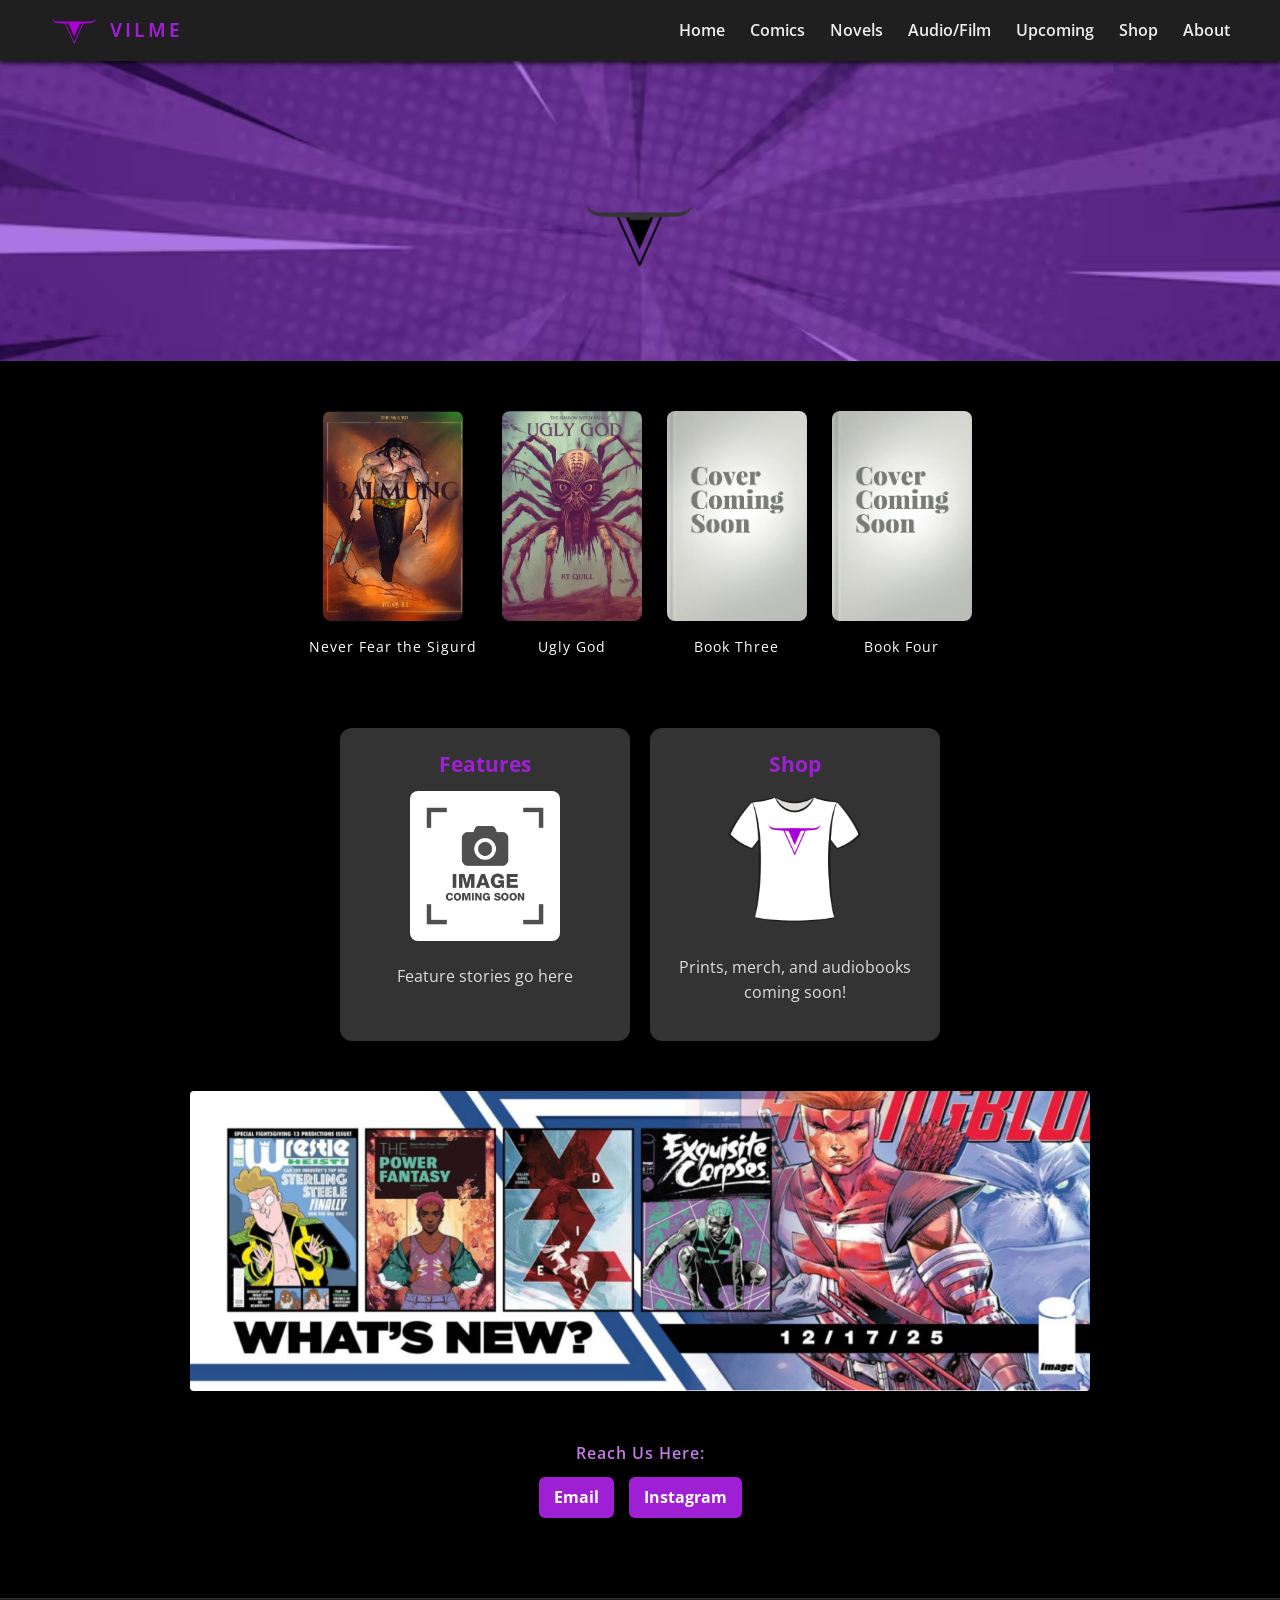
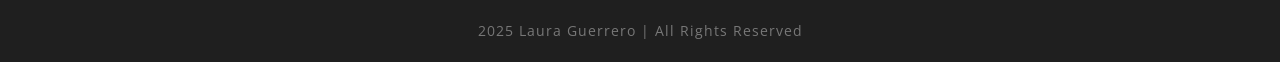
==== index.html @ 89d54115 "added all files" ====
<!DOCTYPE html>
<html lang="en">
<head>
    <meta charset="UTF-8">
    <meta name="viewport" content="width=device-width, initial-scale=1.0">
    <link href="https://fonts.googleapis.com/css2?family=Open+Sans:wght@400;600&display=swap" rel="stylesheet">
    <link rel="stylesheet" href="css/index.css">
    <title>VILME</title>
</head>
<body>

<header>
    <a href="index.html" class="logo-section">
        <img src="images/logo.png" alt="Vilme Logo" class="logo"> 
        <h1>VILME</h1>
    </a>
    <nav>
        <div class="menu-toggle" id="mobile-menu">
            <span class="bar"></span>
            <span class="bar"></span>
            <span class="bar"></span>
        </div>
        <ul class="nav-links">
            <li><a href="index.html">Home</a></li>
            <li><a href="comics.html">Comics</a></li>
            <li><a href="novels.html">Novels</a></li>
            <li><a href="film.html">Audio/Film</a></li>
            <li><a href="upcoming.html">Upcoming</a></li>
            <li><a href="shop.html">Shop</a></li>
            <li><a href="about.html">About</a></li>
        </ul>
    </nav>
</header>

<section class="photo-banner"></section>

<section class="featured-books">
  <a href="books/novel1.html" class="book-tile">
    <img src="images/novels/book1.png" alt="Book One cover">
    <span class="book-title">Never Fear the Sigurd</span>
  </a>

  <a href="https://www.youtube.com/watch?v=ad5lu7HoI8E" class="book-tile">
    <img src="images/audio/audio1.png" alt="Book Two cover">
    <span class="book-title">Ugly God</span>
  </a>

  <a href="books/book3.html" class="book-tile">
    <img src="images/home/coming_soon.jpeg" alt="Book Three cover">
    <span class="book-title">Book Three</span>
  </a>

   <a href="books/book4.html" class="book-tile">
    <img src="images/home/coming_soon.jpeg" alt="Book Four cover">
    <span class="book-title">Book Four</span>
  </a>
</section>

<section class="info-section">
  <div class="container">
    <div class="info-card">
      <h3>Features</h3>
      <img src="images/home/me.png" alt="About us photo" class="info-card-img">
      <p>Feature stories go here</p>
    </div>

    <div class="info-card">
      <h3>Shop</h3>
      <a href="shop.html" target="_blank">
          <img src="images/home/shirt.png" alt="About us photo" class="info-card-img">
        </a>
      <p>Prints, merch, and audiobooks coming soon!</p>
    </div>
  </div>
</section>

<section class="upcoming-banner"></section>

<section class="contact-section">
  <h2>Reach Us Here:</h2>

  <div class="contact-buttons">
    <a href="mailto:your@email.com" class="contact-btn">Email</a>
    <a href="https://www.instagram.com/rt_quill/" target="_blank" class="contact-btn">Instagram</a>
  </div>
</section>

<footer>
    <p>2025 Laura Guerrero | All Rights Reserved</p>
</footer>
</body>
<script type="text/javascript">
const menuToggle = document.getElementById('mobile-menu');
const navLinks = document.querySelector('.nav-links');

menuToggle.addEventListener('click', () => {
  navLinks.classList.toggle('active');
});
</script>
</html>
---- css/index.css ----
* {
  box-sizing: border-box;
  margin: 0;
  padding: 0;
}

body {
  font-family: 'Open Sans', sans-serif;
  background: black;
  color: #eee;
  line-height: 1.6;
}

header {
  background: #1f1f1f;
  padding: 15px 50px;
  display: flex;
  align-items: center;
  justify-content: space-between;
  position: sticky;
  top: 0;
  z-index: 10;
  box-shadow: 0 2px 5px rgba(0,0,0,0.8);
}

.logo-section {
  display: flex;
  align-items: center;
  text-decoration: none;
  color: #9F1FD4;
}

.logo-section img.logo {
  height: 30px;
  margin-right: 12px;
}

.logo-section h1 {
  font-weight: 650;
  letter-spacing: 3px;
  font-size: 1.2rem;
}

nav ul.nav-links {
  list-style: none;
  display: flex;
  gap: 25px;
}

nav ul.nav-links li a {
  color: #eee;
  text-decoration: none;
  font-weight: 600;
  font-size: 1rem;
  transition: color 0.3s ease;
}

nav ul.nav-links li a:hover,
nav ul.nav-links li a:focus {
  color: #9F1FD4;
  outline: none;
}

.featured-books {
  max-width: 900px;
  margin: 50px auto 70px auto;
  display: flex;
  justify-content: center;
  gap: 25px;
  padding: 0 20px;
  place-items: center;
}

.book-tile {
  text-decoration: none;
  text-align: center;
  transition: transform 0.3s ease;
}

.book-tile img {
  width: 140px;
  height: 210px;
  object-fit: cover;
  border-radius: 8px;
  box-shadow: 0 6px 15px rgba(0,0,0,0.6);
}

.book-title {
  display: block;
  margin-top: 8px;
  font-size: 0.85rem;
  color: #fff;
  letter-spacing: 1px;
}

.book-tile:hover {
  transform: translateY(-6px);
}

.book-tile:hover .book-title {
  color: #9F1FD4;
}
@media (max-width: 600px) {
  .featured-books {
    display: grid;             
    grid-template-columns: repeat(3, 1fr);
    gap: 15px;
    justify-items: center;
    padding: 0 10px;
    place-items: center;
  }

  .book-tile img {
    width: 110px;
    height: 165px;
  }

  .book-title {
    font-size: 0.75rem;
  }
}

.photo-banner {
  height: 300px;
  background: url('../images/home/banner.png') center / cover no-repeat;
}

.upcoming-banner {
  height: 300px;              
  max-width: 900px;     
  width: 90%;             
  margin: 40px auto;          
  background: url('../images/home/upcom.png') center / cover no-repeat;
  border-radius: 4px;         
  box-shadow: 0 4px 12px rgba(0,0,0,0.5);
}

.container {
  display: grid;
  grid-template-columns: repeat(auto-fit, minmax(250px, 1fr)); 
  gap: 20px;
  width: 50%;  
  max-width: 1000px;
  margin: 50px auto;
  padding: 0 20px;
}

.info-card {
  background: #333;
  padding: 20px;           
  border-radius: 12px;
  box-shadow: 0 0 12px rgba(0,0,0,0.7);
  text-align: center;
  transition: transform 0.3s ease, box-shadow 0.3s ease;

  min-height: 100px;      
  align-items: center;    
  gap: 20px;               
}

.info-card:hover {
  transform: translateY(-5px);
}

.info-card-img {
  width: 60%;
  border-radius: 8px;
  margin-bottom: 15px;
}

.info-card h3 {
  color: #9F1FD4;
  font-weight: 700;
  font-size: 1.3rem;
  margin-bottom: 10px;
}

.info-card p {
  color: #ddd;
  font-size: 1rem;
  margin-bottom: 15px;
}

.shop-button {
  display: inline-block;
  background: #9F1FD4;
  color: white;
  padding: 12px 24px;
  border-radius: 6px;
  text-decoration: none;
  font-weight: bold;
  transition: background 0.3s ease, transform 0.3s ease;
}

.shop-button:hover {
  background: #C77AE8;
  transform: translateY(-3px);
}

@media (max-width: 768px) {
  .container {
    grid-template-columns: 1fr; 
}
}

.contact-section {
  text-align: center;
  margin: 80px 0;
}

.contact-section h2 {
  color: #C77AE8;      
  font-size: 1rem;
  font-weight: 600;
  font-family: 'Open Sans', sans-serif;
  margin-top: -30px; 
  margin-bottom: 10px;
  letter-spacing: 1px;
}

.contact-buttons {
  display: flex;
  justify-content: center;
  gap: 15px;
  flex-wrap: wrap;     
}

.contact-btn {
  display: inline-block;
  background: #9F1FD4;  
  color: white;
  padding: 8px 15px;
  border-radius: 6px;
  text-decoration: none;
  font-weight: bold;
  font-size: 1rem;
  transition: background 0.3s ease, transform 0.3s ease;
}

.contact-btn:hover {
  background: #C77AE8;   
  transform: translateY(-3px);
}

@media (max-width: 600px) {
  .contact-buttons {
    flex-direction: column;
    gap: 15px;
  }

  .contact-btn {
    width: 70%;
    margin: 0 auto;
  }
}

.nav-links {
  display: flex;
}
.nav-links.active {
  display: block; 
}

footer {
  background: #1f1f1f;
  color: #777;
  text-align: center;
  padding: 20px 10px;
  font-size: 0.9rem;
  letter-spacing: 1px;
  border-top: 1px solid #333;
}

@media (max-width: 600px) {
  nav ul.nav-links {
    flex-direction: column;
    gap: 15px;
  }
  section.gallery {
    grid-template-columns: repeat(2, 1fr);
    grid-auto-rows: 90px;
  }
}
.menu-toggle {
  display: none;
  flex-direction: column;
  justify-content: space-between;
  width: 28px;
  height: 20px;
  cursor: pointer;
}

.menu-toggle span {
  display: block;
  height: 3px;
  background: #eee;
  border-radius: 3px;
  transition: all 0.3s ease;
}

@media (max-width: 768px) {
  nav ul.nav-links {
    position: absolute;
    top: 70px;
    right: 0;
    background: #1f1f1f;
    flex-direction: column;
    align-items: flex-start;
    padding: 15px 20px;
    gap: 15px;
    display: none;
    width: 200px;
    box-shadow: 0 4px 10px rgba(0,0,0,0.5);
  }

  nav ul.nav-links.active {
    display: flex;
  }

  .menu-toggle {
    display: flex;
  }
}

@media (max-width: 600px) {
  header {
    padding: 15px 20px;
  }

  .logo-section h1 {
    font-size: 1.2rem;
    letter-spacing: 2px;
  }
}
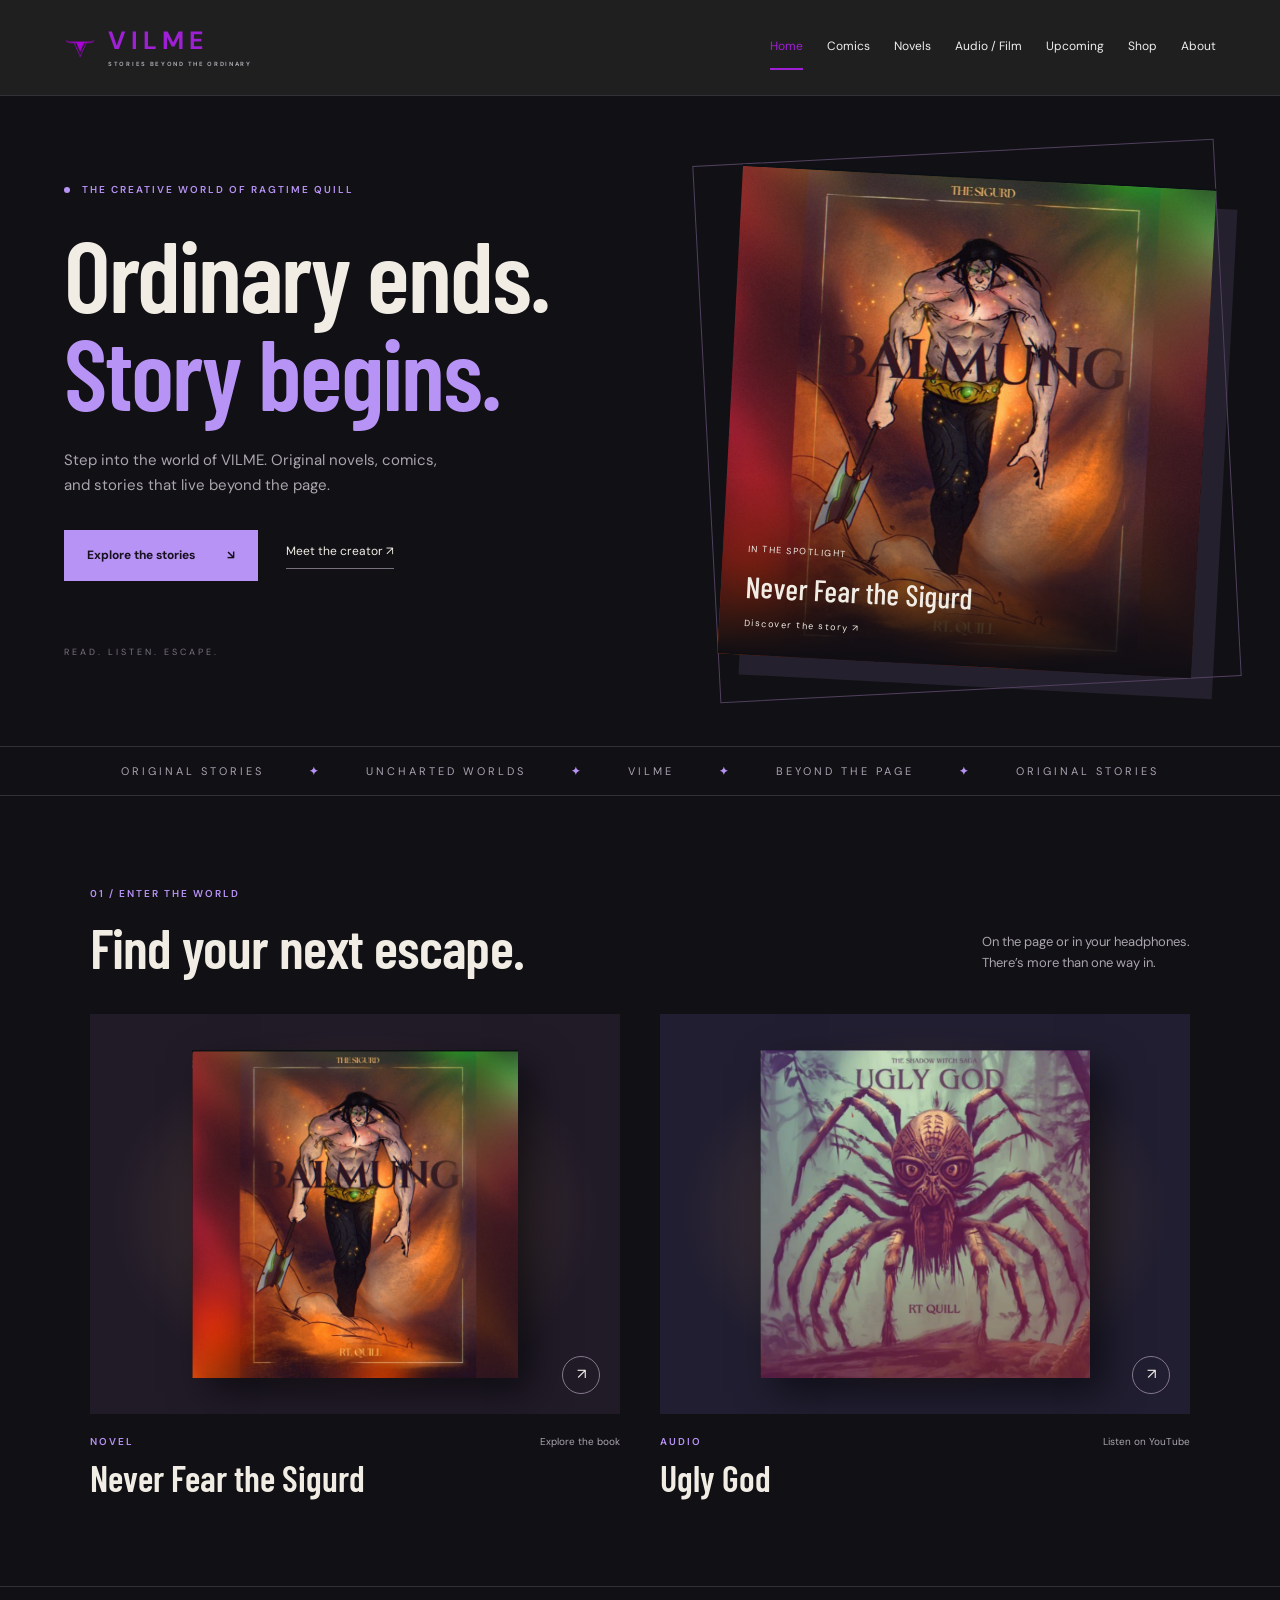
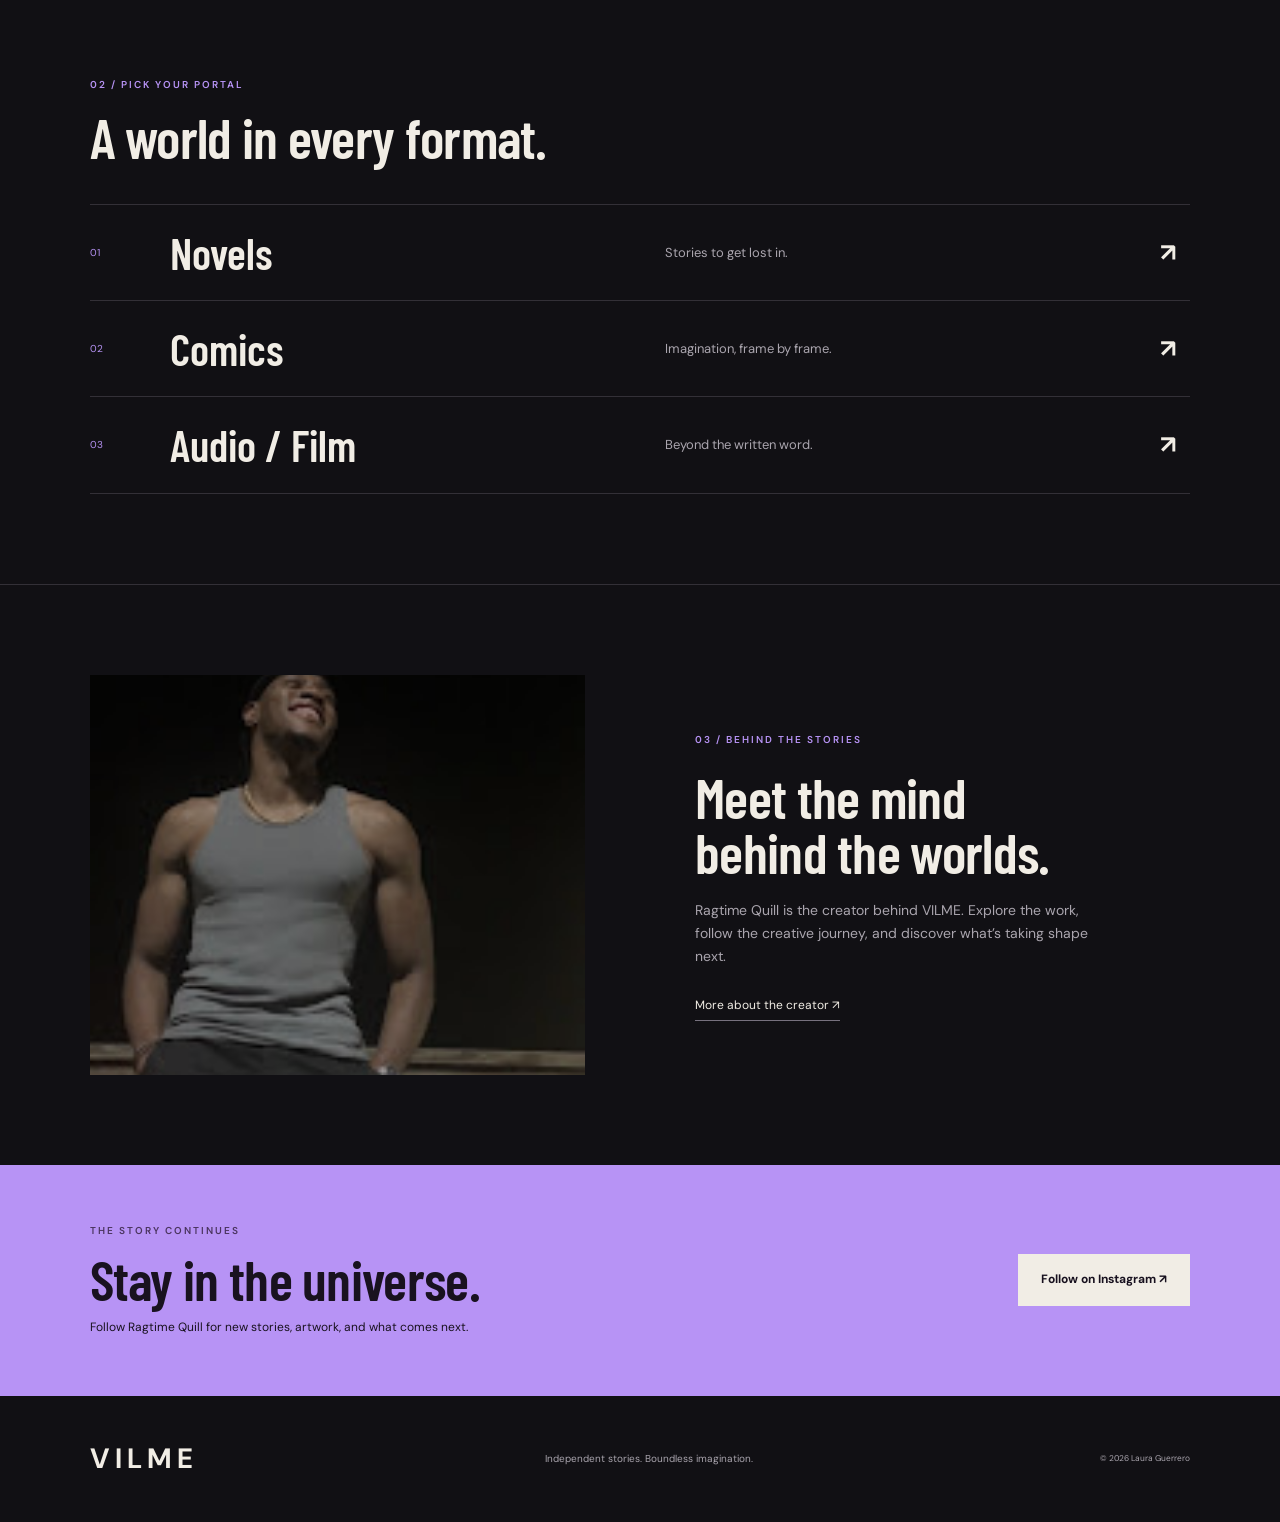
==== commit 232d13fc: "new look" ====
--- a/index.html
+++ b/index.html
@@ -1,102 +1 @@
-<!DOCTYPE html>
-<html lang="en">
-<head>
-    <meta charset="UTF-8">
-    <meta name="viewport" content="width=device-width, initial-scale=1.0">
-    <link href="https://fonts.googleapis.com/css2?family=Open+Sans:wght@400;600&display=swap" rel="stylesheet">
-    <link rel="stylesheet" href="css/index.css">
-    <title>VILME</title>
-</head>
-<body>
-
-<header>
-    <a href="index.html" class="logo-section">
-        <img src="images/logo.png" alt="Vilme Logo" class="logo"> 
-        <h1>VILME</h1>
-    </a>
-    <nav>
-        <div class="menu-toggle" id="mobile-menu">
-            <span class="bar"></span>
-            <span class="bar"></span>
-            <span class="bar"></span>
-        </div>
-        <ul class="nav-links">
-            <li><a href="index.html">Home</a></li>
-            <li><a href="comics.html">Comics</a></li>
-            <li><a href="novels.html">Novels</a></li>
-            <li><a href="film.html">Audio/Film</a></li>
-            <li><a href="upcoming.html">Upcoming</a></li>
-            <li><a href="shop.html">Shop</a></li>
-            <li><a href="about.html">About</a></li>
-        </ul>
-    </nav>
-</header>
-
-<section class="photo-banner"></section>
-
-<section class="featured-books">
-  <a href="books/novel1.html" class="book-tile">
-    <img src="images/novels/book1.png" alt="Book One cover">
-    <span class="book-title">Never Fear the Sigurd</span>
-  </a>
-
-  <a href="https://www.youtube.com/watch?v=ad5lu7HoI8E" class="book-tile">
-    <img src="images/audio/audio1.png" alt="Book Two cover">
-    <span class="book-title">Ugly God</span>
-  </a>
-
-  <a href="books/book3.html" class="book-tile">
-    <img src="images/home/coming_soon.jpeg" alt="Book Three cover">
-    <span class="book-title">Book Three</span>
-  </a>
-
-   <a href="books/book4.html" class="book-tile">
-    <img src="images/home/coming_soon.jpeg" alt="Book Four cover">
-    <span class="book-title">Book Four</span>
-  </a>
-</section>
-
-<section class="info-section">
-  <div class="container">
-    <div class="info-card">
-      <h3>Features</h3>
-      <img src="images/home/me.png" alt="About us photo" class="info-card-img">
-      <p>Feature stories go here</p>
-    </div>
-
-    <div class="info-card">
-      <h3>Shop</h3>
-      <a href="shop.html" target="_blank">
-          <img src="images/home/shirt.png" alt="About us photo" class="info-card-img">
-        </a>
-      <p>Prints, merch, and audiobooks coming soon!</p>
-    </div>
-  </div>
-</section>
-
-<section class="upcoming-banner"></section>
-
-<section class="contact-section">
-  <h2>Reach Us Here:</h2>
-
-  <div class="contact-buttons">
-    <a href="mailto:your@email.com" class="contact-btn">Email</a>
-    <a href="https://www.instagram.com/rt_quill/" target="_blank" class="contact-btn">Instagram</a>
-  </div>
-</section>
-
-<footer>
-    <p>2025 Laura Guerrero | All Rights Reserved</p>
-</footer>
-</body>
-<script type="text/javascript">
-const menuToggle = document.getElementById('mobile-menu');
-const navLinks = document.querySelector('.nav-links');
-
-menuToggle.addEventListener('click', () => {
-  navLinks.classList.toggle('active');
-});
-</script>
-</html>
-
-
+<!doctype html><html lang="en"><head><meta charset="utf-8"><meta name="viewport" content="width=device-width,initial-scale=1"><title>Stories beyond the ordinary — VILME</title><meta name="description" content="Explore VILME: novels, comics, audio and film by Ragtime Quill."><link rel="stylesheet" href="css/site.css"><script src="site.js" defer></script></head><body><a class="skip" href="#main">Skip to content</a><header><a class="brand" href="index.html"><img src="images/logo.png" alt="">VILME<span>STORIES BEYOND THE ORDINARY</span></a><button class="menu" aria-expanded="false" aria-controls="navigation">Menu <span>＋</span></button><nav id="navigation" aria-label="Main navigation"><a href="index.html" aria-current="page">Home</a><a href="comics.html" >Comics</a><a href="novels.html" >Novels</a><a href="film.html" >Audio / Film</a><a href="upcoming.html" >Upcoming</a><a href="shop.html" >Shop</a><a href="about.html" >About</a></nav></header><main id="main"><section class="hero"><div class="hero-copy"><span class="eyebrow"><i></i> THE CREATIVE WORLD OF RAGTIME QUILL</span><h1>Ordinary ends.<br><em>Story begins.</em></h1><p>Step into the world of VILME. Original novels, comics, and stories that live beyond the page.</p><div class="actions"><a class="button" href="#selected">Explore the stories <span>↘</span></a><a class="text-link" href="about.html">Meet the creator ↗</a></div><span class="hero-note">READ. LISTEN. ESCAPE.</span></div><a class="hero-art" href="novels/novel1.html" aria-label="Explore Never Fear the Sigurd"><img src="images/novels/book1.png" alt="Illustrated cover of Never Fear the Sigurd"><div class="art-caption"><span>IN THE SPOTLIGHT</span><strong>Never Fear the Sigurd</strong><span>Discover the story ↗</span></div></a></section><div class="ticker" aria-hidden="true">ORIGINAL STORIES <b>✦</b> UNCHARTED WORLDS <b>✦</b> VILME <b>✦</b> BEYOND THE PAGE <b>✦</b> ORIGINAL STORIES</div><section class="section" id="selected"><div class="section-heading"><div><span class="eyebrow">01 / ENTER THE WORLD</span><h2>Find your next escape.</h2></div><p>On the page or in your headphones.<br>There’s more than one way in.</p></div><div class="works"><a class="work" href="novels/novel1.html"><div class="work-image"><img src="images/novels/book1.png" alt="Never Fear the Sigurd cover" loading="lazy"><span class="round-arrow">↗</span></div><div class="work-meta"><span class="eyebrow">NOVEL</span><span>Explore the book</span></div><h3>Never Fear the Sigurd</h3></a><a class="work" href="https://www.youtube.com/watch?v=ad5lu7HoI8E"><div class="work-image"><img src="images/audio/audio1.png" alt="Ugly God cover" loading="lazy"><span class="round-arrow">↗</span></div><div class="work-meta"><span class="eyebrow">AUDIO</span><span>Listen on YouTube</span></div><h3>Ugly God</h3></a></div></section><section class="worlds section"><span class="eyebrow">02 / PICK YOUR PORTAL</span><h2>A world in every format.</h2><div class="portal-list"><a href="novels.html"><span>01</span><h3>Novels</h3><p>Stories to get lost in.</p><b>↗</b></a><a href="comics.html"><span>02</span><h3>Comics</h3><p>Imagination, frame by frame.</p><b>↗</b></a><a href="film.html"><span>03</span><h3>Audio / Film</h3><p>Beyond the written word.</p><b>↗</b></a></div></section><section class="creator section"><img src="images/about/person.jpg" alt="Ragtime Quill" loading="lazy"><div><span class="eyebrow">03 / BEHIND THE STORIES</span><h2>Meet the mind<br>behind the worlds.</h2><p>Ragtime Quill is the creator behind VILME. Explore the work, follow the creative journey, and discover what’s taking shape next.</p><a class="text-link" href="about.html">More about the creator ↗</a></div></section></main><section class="follow"><div><span class="eyebrow">THE STORY CONTINUES</span><h2>Stay in the universe.</h2><p>Follow Ragtime Quill for new stories, artwork, and what comes next.</p></div><a class="button light" href="https://www.instagram.com/rt_quill/" target="_blank" rel="noopener noreferrer">Follow on Instagram ↗</a></section><footer><a class="wordmark" href="index.html">VILME</a><span>Independent stories. Boundless imagination.</span><small>© 2026 Laura Guerrero</small></footer></body></html>
--- a/css/site.css
+++ b/css/site.css
@@ -0,0 +1,14 @@
+@import url('https://fonts.googleapis.com/css2?family=Barlow+Condensed:wght@500;600;700;800&family=DM+Sans:wght@400;500;600;700&display=swap');
+:root{--bg:#111014;--paper:#f1ede5;--muted:#aaa5ae;--purple:#b793f5;--line:#333037}*{box-sizing:border-box}html{scroll-behavior:smooth;scroll-padding-top:100px}body{margin:0;background:var(--bg);color:var(--paper);font-family:'DM Sans',sans-serif;font-size:15px;line-height:1.65}a{color:inherit;text-decoration:none}button{font:inherit}img{max-width:100%;display:block}header{height:96px;padding:0 5%;display:flex;align-items:center;justify-content:space-between;border-bottom:1px solid var(--line);position:relative;z-index:10;background:var(--bg)}.brand{display:grid;grid-template-columns:32px auto;column-gap:12px;align-items:center;font-size:25px;font-weight:700;letter-spacing:5px;line-height:1.1}.brand img{width:32px;grid-row:span 2;}.brand span{font-size:6px;letter-spacing:1.7px;margin-top:7px;color:var(--muted)}nav{display:flex;gap:24px}nav a{font-size:12px;color:#bdb8c2;padding:12px 0}nav a:hover,nav a[aria-current]{color:var(--paper);border-bottom:2px solid var(--purple)}.menu{display:none}.skip{position:absolute;top:-100px;background:var(--paper);color:var(--bg);padding:15px;z-index:30}.skip:focus{top:0}:focus-visible{outline:2px solid var(--purple);outline-offset:6px}h1,h2,h3,p{margin:0}h1,h2,h3{line-height:.98;font-family:'Barlow Condensed','Arial Narrow',Impact,sans-serif;font-weight:600}h1{font-size:clamp(64px,7.8vw,124px);letter-spacing:-2px}h2{font-size:clamp(40px,4.4vw,66px);letter-spacing:-.7px}h3{font-size:36px}.eyebrow{display:block;font-size:10px;letter-spacing:2px;font-weight:600;color:var(--purple)}.hero{max-width:1600px;margin:auto;display:grid;grid-template-columns:1.15fr 1fr;min-height:650px;padding:60px 5%;gap:7%;align-items:center;position:relative;overflow:hidden}.hero-copy{position:relative;z-index:1}.hero-copy h1{margin:27px 0}.hero-copy em{font-style:normal;color:var(--purple)}.hero-copy p{max-width:390px;color:var(--muted);font-size:15px}.eyebrow i{display:inline-block;width:6px;height:6px;border-radius:50%;background:var(--purple);margin-right:8px}.actions{display:flex;align-items:center;gap:28px;margin-top:32px}.button{display:inline-flex;justify-content:space-between;align-items:center;gap:32px;background:var(--purple);color:#17101e;padding:15px 22px;font-size:12px;font-weight:700;border:1px solid transparent;transition:background .2s,transform .2s}.button:hover{background:#d2baf9;transform:translateY(-2px)}.text-link{font-size:12px;border-bottom:1px solid #77717e;padding-bottom:7px}.text-link:hover{color:var(--purple)}.hero-note{display:block;color:#79747f;letter-spacing:3px;font-size:9px;margin-top:64px}.hero-art{position:relative;transform:rotate(3deg);margin:8px 12px;box-shadow:22px 20px 0 #25202d}.hero-art:before{content:'';position:absolute;inset:-24px;border:1px solid #51405f;transform:rotate(-6deg);z-index:-1}.hero-art img{width:100%;height:490px;object-fit:cover;object-position:50% 42%}.art-caption{position:absolute;bottom:0;left:0;right:0;background:linear-gradient(transparent,#100e13);padding:65px 25px 24px;display:grid;gap:5px}.art-caption span{font-size:9px;letter-spacing:1.5px}.art-caption strong{font-family:'Barlow Condensed',Impact,sans-serif;font-size:30px;font-weight:500}.ticker{padding:15px 0;border-top:1px solid var(--line);border-bottom:1px solid var(--line);display:flex;gap:45px;justify-content:center;white-space:nowrap;overflow:hidden;font-size:11px;letter-spacing:3px;color:#aaa3b3}.ticker b{color:var(--purple)}.section{max-width:1440px;margin:auto;padding:90px 7%}.section-heading{display:flex;align-items:flex-end;justify-content:space-between;gap:30px;margin-bottom:40px}.section-heading h2,.worlds h2{margin-top:16px}.section-heading p{font-size:13px;color:var(--muted)}.works{display:grid;grid-template-columns:1fr 1fr;gap:40px}.work-image{background:#211b28;position:relative;overflow:hidden;height:400px;display:flex;align-items:center;justify-content:center}.work-image:before{content:'';position:absolute;inset:0;background:radial-gradient(ellipse at center,#574137,transparent 65%)}.work:nth-child(2) .work-image{background:#211e31}.work-image img{position:relative;height:82%;width:auto;max-width:82%;object-fit:contain;box-shadow:15px 15px 35px #0008;transition:transform .4s}.work:hover img{transform:rotate(-3deg) scale(1.04)}.round-arrow{position:absolute;right:20px;bottom:20px;width:38px;height:38px;border:1px solid #84788b;border-radius:50%;display:grid;place-items:center}.work-meta{display:flex;justify-content:space-between;margin:20px 0 10px}.work-meta>span:last-child{font-size:10px;color:var(--muted)}.worlds{border-top:1px solid var(--line)}.portal-list{margin-top:40px}.portal-list a{border-top:1px solid var(--line);padding:26px 0;display:grid;grid-template-columns:60px 1fr 1fr 30px;align-items:center;gap:20px;transition:padding .25s,color .25s}.portal-list a:last-child{border-bottom:1px solid var(--line)}.portal-list a:hover{padding-left:12px;color:var(--purple)}.portal-list span{font-size:10px;color:var(--purple)}.portal-list h3{font-size:44px}.portal-list p{font-size:13px;color:var(--muted)}.portal-list b{font-size:25px}.creator{display:grid;grid-template-columns:1fr 1fr;gap:10%;align-items:center;border-top:1px solid var(--line)}.creator img{width:100%;height:400px;object-fit:cover;filter:saturate(.65)}.creator h2{margin:20px 0}.creator p{color:var(--muted);max-width:400px;margin-bottom:24px;font-size:14px}.follow{background:var(--purple);color:#19121f;padding:58px 7%;display:flex;align-items:center;justify-content:space-between;gap:30px}.follow .eyebrow{color:#4b355f}.follow h2{margin:12px 0}.follow p{font-size:12px}.button.light{background:var(--paper);white-space:nowrap}footer{padding:40px 7%;display:flex;align-items:center;justify-content:space-between;gap:20px;color:var(--muted);font-size:10px}.wordmark{font-size:28px;letter-spacing:5px;color:var(--paper);font-weight:700}.page-intro{padding:80px 7% 55px;max-width:1440px;margin:auto;border-bottom:1px solid var(--line)}.page-intro h1{margin:20px 0 25px;font-size:clamp(60px,7vw,100px)}.page-intro p{color:var(--muted)}.coming{padding:50px 30px;display:flex;flex-direction:column;align-items:flex-start;justify-content:center;border:1px solid var(--line)}.coming h2{margin:25px 0}.coming p{color:var(--muted);margin-bottom:30px}.announcement{display:grid;grid-template-columns:1fr 1fr;gap:70px;align-items:center}.announcement h2{margin:20px 0}.announcement p{color:var(--muted);margin-bottom:30px}.outline-v{font-family:serif;text-align:center;font-size:250px;line-height:1;color:transparent;-webkit-text-stroke:1px var(--purple);background:url('../images/home/banner.png') center/cover}.detail{display:grid;grid-template-columns:1fr 1fr;gap:10%;align-items:center}.detail>img{max-height:600px;margin:auto}.detail h1{font-size:80px;margin:25px 0}.detail .eyebrow{margin-top:40px}.detail p{color:var(--muted)}.availability{margin:30px 0}.merch{object-fit:contain!important;background:#211d27}
+@media(min-width:1500px){.hero{padding:80px 7%}.hero-art img{height:580px}}
+@media(max-width:1000px){nav{gap:14px}nav a{font-size:10px}.hero{gap:5%;min-height:580px}.hero-art img{height:420px}.hero h1{font-size:80px}.actions{gap:18px}.hero .button{gap:12px}.brand span{display:none}.section{padding:65px 6%}}
+@media(max-width:760px){header{height:78px;padding:0 6%}.brand{font-size:22px}.brand img{grid-row:auto}.menu{display:flex;gap:20px;background:none;border:1px solid var(--line);color:var(--paper);padding:8px 12px;font-size:12px}nav{display:none;position:absolute;top:77px;left:0;right:0;background:var(--bg);padding:20px 6%;border-bottom:1px solid var(--line)}nav.open{display:grid;grid-template-columns:1fr 1fr}nav a{font-size:14px;padding:12px}.hero{grid-template-columns:1fr;padding:46px 6% 55px;gap:45px}.hero h1{font-size:clamp(65px,12.5vw,94px);letter-spacing:-1px}.hero-copy>.eyebrow{font-size:8px;letter-spacing:1.5px}.hero-copy p{max-width:95%}.hero-note{margin-top:32px}.hero-art{margin:10px 24px}.hero-art img{height:390px}.ticker{font-size:9px;gap:20px}.section-heading{display:block}.section-heading p{margin-top:20px}.works{gap:36px;grid-template-columns:1fr}.work-image{height:360px}.portal-list a{grid-template-columns:25px 1fr 24px;gap:12px}.portal-list p{display:none}.portal-list h3{font-size:36px}.creator,.detail,.announcement{grid-template-columns:1fr;gap:35px}.creator img{height:340px}.follow{display:block;padding:45px 6%}.follow .button{margin-top:25px}footer{flex-wrap:wrap;padding:30px 6%}footer>span{display:none}.page-intro{padding:55px 6% 40px}.detail h1{font-size:65px}.detail>img{max-height:450px}.outline-v{font-size:170px}.actions{flex-wrap:wrap}.coming{min-height:320px}}
+@media(prefers-reduced-motion:reduce){html{scroll-behavior:auto}*,*:before,*:after{transition:none!important}}
+
+/* Original VILME header colors */
+header { background: #1f1f1f; }
+.brand { color: #9f1fd4; }
+.brand img { filter: none; }
+nav a { color: #eeeeee; }
+nav a:hover, nav a[aria-current] { color: #9f1fd4; border-bottom-color: #9f1fd4; }
+@media (max-width: 760px) { nav { background: #1f1f1f; } }
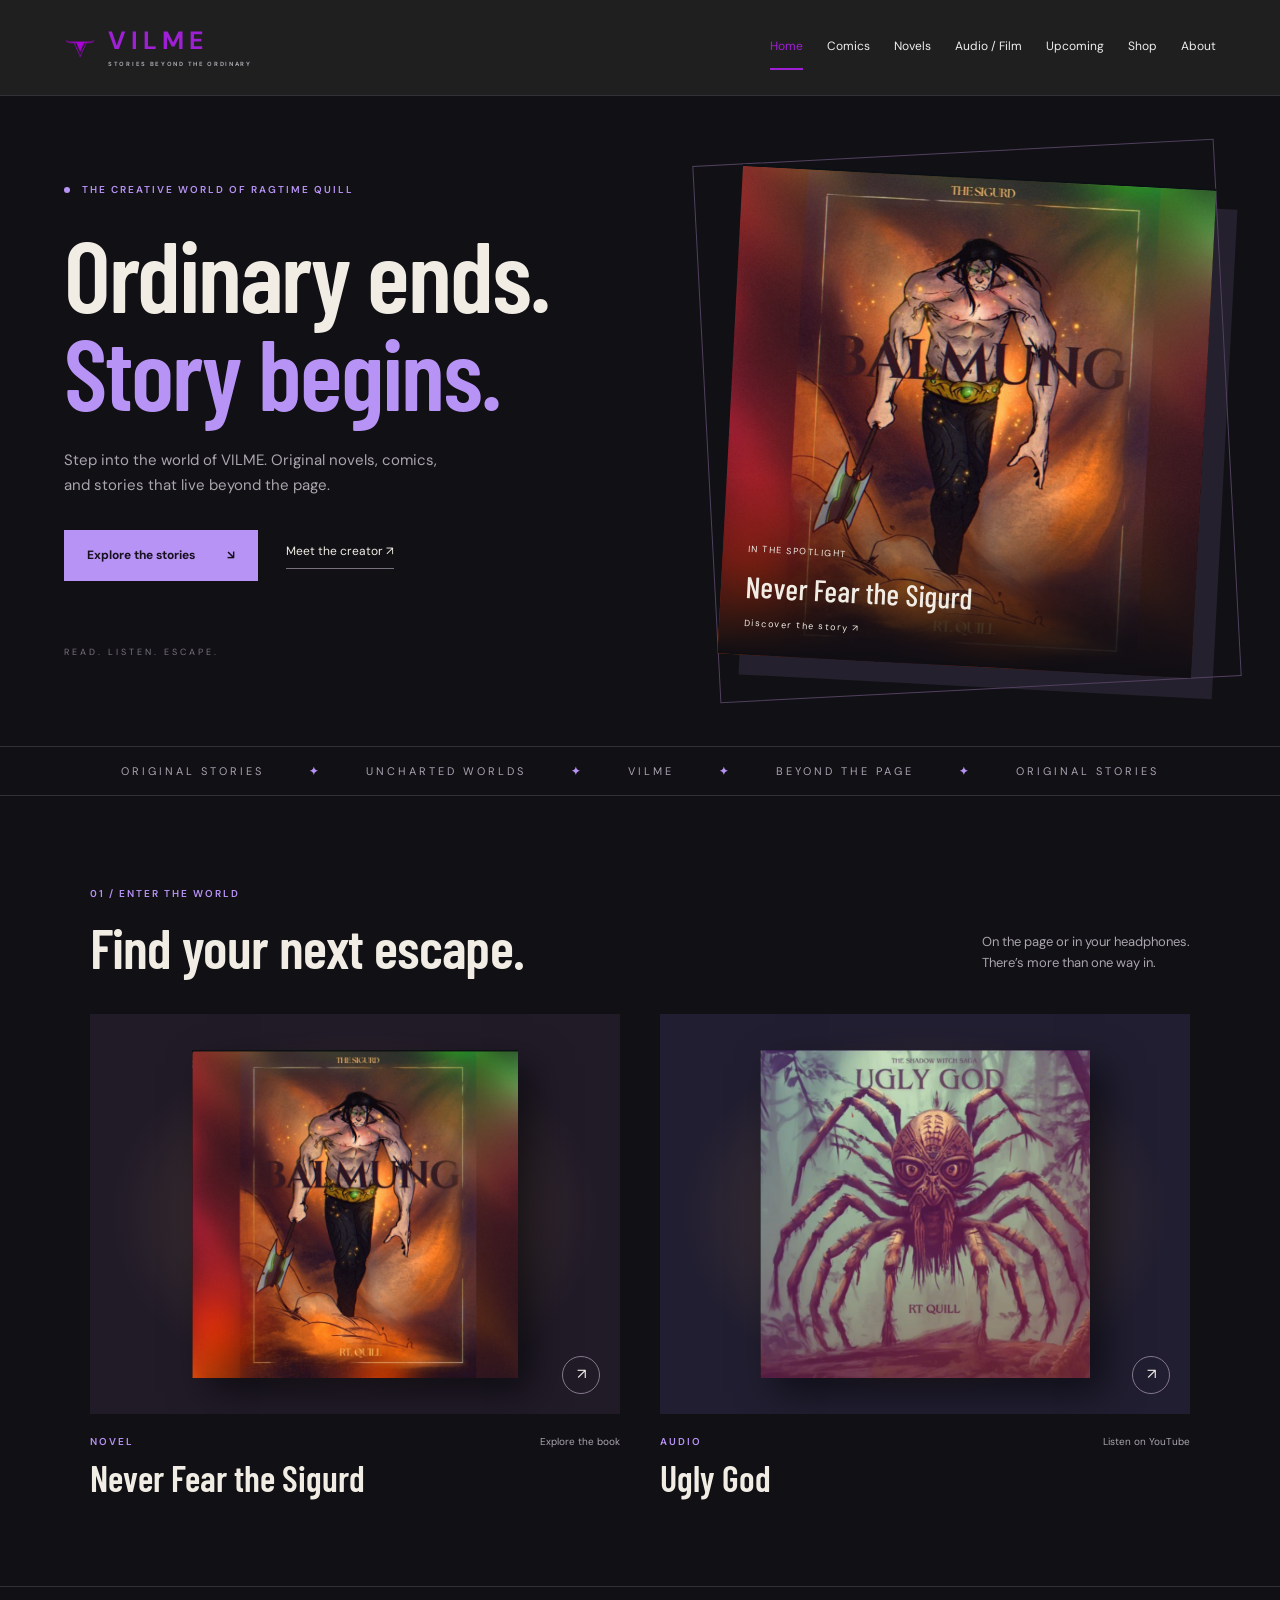
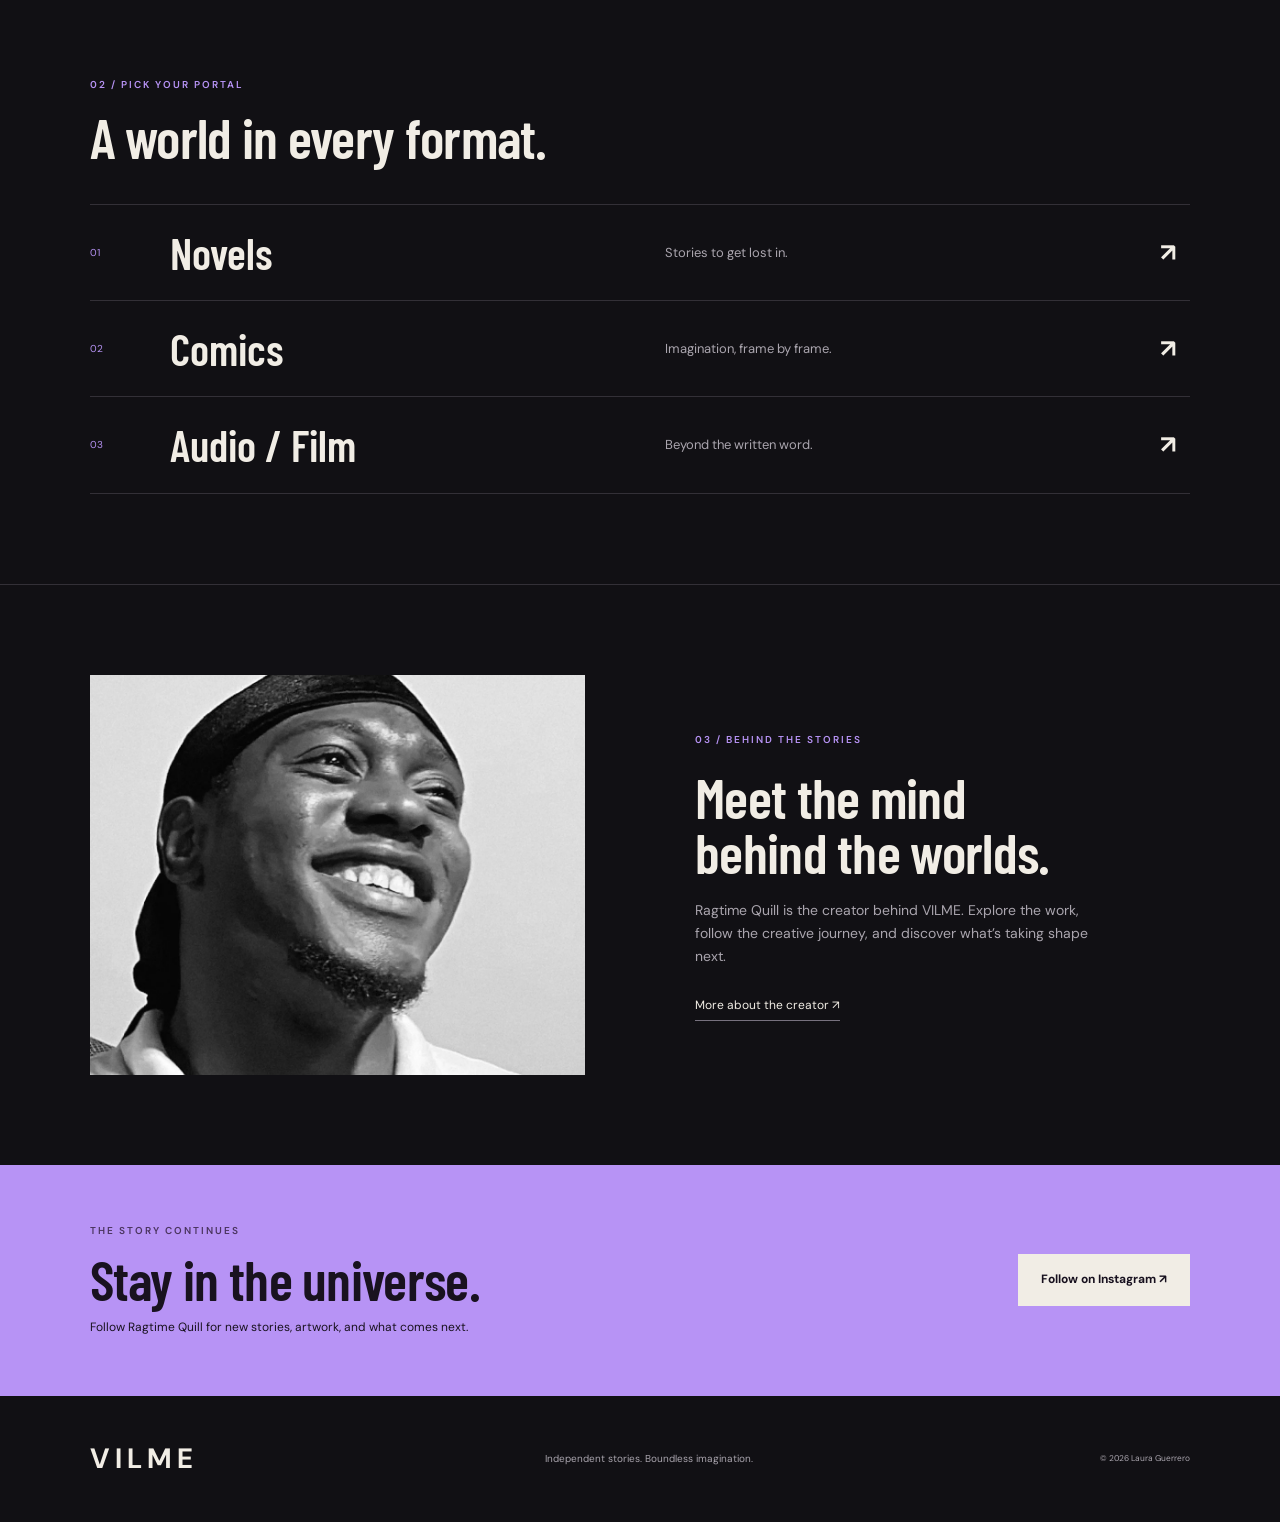
==== commit 2ac0b5b2: "made file format better" ====
--- a/index.html
+++ b/index.html
@@ -1 +1,135 @@
-<!doctype html><html lang="en"><head><meta charset="utf-8"><meta name="viewport" content="width=device-width,initial-scale=1"><title>Stories beyond the ordinary — VILME</title><meta name="description" content="Explore VILME: novels, comics, audio and film by Ragtime Quill."><link rel="stylesheet" href="css/site.css"><script src="site.js" defer></script></head><body><a class="skip" href="#main">Skip to content</a><header><a class="brand" href="index.html"><img src="images/logo.png" alt="">VILME<span>STORIES BEYOND THE ORDINARY</span></a><button class="menu" aria-expanded="false" aria-controls="navigation">Menu <span>＋</span></button><nav id="navigation" aria-label="Main navigation"><a href="index.html" aria-current="page">Home</a><a href="comics.html" >Comics</a><a href="novels.html" >Novels</a><a href="film.html" >Audio / Film</a><a href="upcoming.html" >Upcoming</a><a href="shop.html" >Shop</a><a href="about.html" >About</a></nav></header><main id="main"><section class="hero"><div class="hero-copy"><span class="eyebrow"><i></i> THE CREATIVE WORLD OF RAGTIME QUILL</span><h1>Ordinary ends.<br><em>Story begins.</em></h1><p>Step into the world of VILME. Original novels, comics, and stories that live beyond the page.</p><div class="actions"><a class="button" href="#selected">Explore the stories <span>↘</span></a><a class="text-link" href="about.html">Meet the creator ↗</a></div><span class="hero-note">READ. LISTEN. ESCAPE.</span></div><a class="hero-art" href="novels/novel1.html" aria-label="Explore Never Fear the Sigurd"><img src="images/novels/book1.png" alt="Illustrated cover of Never Fear the Sigurd"><div class="art-caption"><span>IN THE SPOTLIGHT</span><strong>Never Fear the Sigurd</strong><span>Discover the story ↗</span></div></a></section><div class="ticker" aria-hidden="true">ORIGINAL STORIES <b>✦</b> UNCHARTED WORLDS <b>✦</b> VILME <b>✦</b> BEYOND THE PAGE <b>✦</b> ORIGINAL STORIES</div><section class="section" id="selected"><div class="section-heading"><div><span class="eyebrow">01 / ENTER THE WORLD</span><h2>Find your next escape.</h2></div><p>On the page or in your headphones.<br>There’s more than one way in.</p></div><div class="works"><a class="work" href="novels/novel1.html"><div class="work-image"><img src="images/novels/book1.png" alt="Never Fear the Sigurd cover" loading="lazy"><span class="round-arrow">↗</span></div><div class="work-meta"><span class="eyebrow">NOVEL</span><span>Explore the book</span></div><h3>Never Fear the Sigurd</h3></a><a class="work" href="https://www.youtube.com/watch?v=ad5lu7HoI8E"><div class="work-image"><img src="images/audio/audio1.png" alt="Ugly God cover" loading="lazy"><span class="round-arrow">↗</span></div><div class="work-meta"><span class="eyebrow">AUDIO</span><span>Listen on YouTube</span></div><h3>Ugly God</h3></a></div></section><section class="worlds section"><span class="eyebrow">02 / PICK YOUR PORTAL</span><h2>A world in every format.</h2><div class="portal-list"><a href="novels.html"><span>01</span><h3>Novels</h3><p>Stories to get lost in.</p><b>↗</b></a><a href="comics.html"><span>02</span><h3>Comics</h3><p>Imagination, frame by frame.</p><b>↗</b></a><a href="film.html"><span>03</span><h3>Audio / Film</h3><p>Beyond the written word.</p><b>↗</b></a></div></section><section class="creator section"><img src="images/about/person.jpg" alt="Ragtime Quill" loading="lazy"><div><span class="eyebrow">03 / BEHIND THE STORIES</span><h2>Meet the mind<br>behind the worlds.</h2><p>Ragtime Quill is the creator behind VILME. Explore the work, follow the creative journey, and discover what’s taking shape next.</p><a class="text-link" href="about.html">More about the creator ↗</a></div></section></main><section class="follow"><div><span class="eyebrow">THE STORY CONTINUES</span><h2>Stay in the universe.</h2><p>Follow Ragtime Quill for new stories, artwork, and what comes next.</p></div><a class="button light" href="https://www.instagram.com/rt_quill/" target="_blank" rel="noopener noreferrer">Follow on Instagram ↗</a></section><footer><a class="wordmark" href="index.html">VILME</a><span>Independent stories. Boundless imagination.</span><small>© 2026 Laura Guerrero</small></footer></body></html>+<!doctype html>
+<html lang="en">
+  <head>
+    <meta charset="utf-8">
+    <meta name="viewport" content="width=device-width,initial-scale=1">
+    <title>Stories beyond the ordinary — VILME</title>
+    <meta name="description" content="Explore VILME: novels, comics, audio and film by Ragtime Quill.">
+    <link rel="stylesheet" href="css/site.css">
+    <script src="site.js" defer></script>
+  </head>
+  <body>
+    <a class="skip" href="#main">Skip to content</a>
+    <!-- Navigation is repeated on each page. Keep the links in sync when adding or renaming a page. -->
+    <header>
+      <a class="brand" href="index.html"><img src="images/logo.png" alt="">VILME<span>STORIES BEYOND THE ORDINARY</span></a>
+      <button class="menu" aria-expanded="false" aria-controls="navigation">Menu <span>＋</span></button>
+      <nav id="navigation" aria-label="Main navigation">
+        <a href="index.html" aria-current="page">Home</a>
+        <a href="comics.html" >Comics</a>
+        <a href="novels.html" >Novels</a>
+        <a href="film.html" >Audio / Film</a>
+        <a href="upcoming.html" >Upcoming</a>
+        <a href="shop.html" >Shop</a>
+        <a href="about.html" >About</a>
+      </nav>
+    </header>
+    <main id="main">
+      <!-- Homepage hero. Edit the headline, intro, and spotlight artwork here. -->
+      <section class="hero">
+        <div class="hero-copy">
+          <span class="eyebrow"><i></i> THE CREATIVE WORLD OF RAGTIME QUILL</span>
+          <h1>Ordinary ends.<br><em>Story begins.</em></h1>
+          <p>Step into the world of VILME. Original novels, comics, and stories that live beyond the page.</p>
+          <div class="actions">
+            <a class="button" href="#selected">Explore the stories <span>↘</span></a>
+            <a class="text-link" href="about.html">Meet the creator ↗</a>
+          </div>
+          <span class="hero-note">READ. LISTEN. ESCAPE.</span>
+        </div>
+        <a class="hero-art" href="novels/novel1.html" aria-label="Explore Never Fear the Sigurd">
+          <img src="images/novels/book1.png" alt="Illustrated cover of Never Fear the Sigurd">
+          <div class="art-caption">
+            <span>IN THE SPOTLIGHT</span>
+            <strong>Never Fear the Sigurd</strong>
+            <span>Discover the story ↗</span>
+          </div>
+        </a>
+      </section>
+      <div class="ticker" aria-hidden="true">ORIGINAL STORIES <b>✦</b> UNCHARTED WORLDS <b>✦</b> VILME <b>✦</b> BEYOND THE PAGE <b>✦</b> ORIGINAL STORIES</div>
+      <!-- Featured work cards. Each card has its own link, image, and title. -->
+      <section class="section" id="selected">
+        <div class="section-heading">
+          <div>
+            <span class="eyebrow">01 / ENTER THE WORLD</span>
+            <h2>Find your next escape.</h2>
+          </div>
+          <p>On the page or in your headphones.<br>There’s more than one way in.</p>
+        </div>
+        <div class="works">
+          <a class="work" href="novels/novel1.html">
+            <div class="work-image">
+              <img src="images/novels/book1.png" alt="Never Fear the Sigurd cover" loading="lazy">
+              <span class="round-arrow">↗</span>
+            </div>
+            <div class="work-meta">
+              <span class="eyebrow">NOVEL</span>
+              <span>Explore the book</span>
+            </div>
+            <h3>Never Fear the Sigurd</h3>
+          </a>
+          <a class="work" href="https://www.youtube.com/watch?v=ad5lu7HoI8E">
+            <div class="work-image">
+              <img src="images/audio/audio1.png" alt="Ugly God cover" loading="lazy">
+              <span class="round-arrow">↗</span>
+            </div>
+            <div class="work-meta">
+              <span class="eyebrow">AUDIO</span>
+              <span>Listen on YouTube</span>
+            </div>
+            <h3>Ugly God</h3>
+          </a>
+        </div>
+      </section>
+      <!-- Links to the main story categories. -->
+      <section class="worlds section">
+        <span class="eyebrow">02 / PICK YOUR PORTAL</span>
+        <h2>A world in every format.</h2>
+        <div class="portal-list">
+          <a href="novels.html">
+            <span>01</span>
+            <h3>Novels</h3>
+            <p>Stories to get lost in.</p>
+            <b>↗</b>
+          </a>
+          <a href="comics.html">
+            <span>02</span>
+            <h3>Comics</h3>
+            <p>Imagination, frame by frame.</p>
+            <b>↗</b>
+          </a>
+          <a href="film.html">
+            <span>03</span>
+            <h3>Audio / Film</h3>
+            <p>Beyond the written word.</p>
+            <b>↗</b>
+          </a>
+        </div>
+      </section>
+      <!-- Creator preview. Edit the full biography in about.html. -->
+      <section class="creator section">
+        <img src="images/about/person.jpg" alt="Ragtime Quill" loading="lazy">
+        <div>
+          <span class="eyebrow">03 / BEHIND THE STORIES</span>
+          <h2>Meet the mind<br>behind the worlds.</h2>
+          <p>Ragtime Quill is the creator behind VILME. Explore the work, follow the creative journey, and discover what’s taking shape next.</p>
+          <a class="text-link" href="about.html">More about the creator ↗</a>
+        </div>
+      </section>
+    </main>
+    <!-- Instagram callout. Keep the profile link in sync across pages. -->
+    <section class="follow">
+      <div>
+        <span class="eyebrow">THE STORY CONTINUES</span>
+        <h2>Stay in the universe.</h2>
+        <p>Follow Ragtime Quill for new stories, artwork, and what comes next.</p>
+      </div>
+      <a class="button light" href="https://www.instagram.com/rt_quill/" target="_blank" rel="noopener noreferrer">Follow on Instagram ↗</a>
+    </section>
+    <footer>
+      <a class="wordmark" href="index.html">VILME</a>
+      <span>Independent stories. Boundless imagination.</span>
+      <small>© 2026 Laura Guerrero</small>
+    </footer>
+  </body>
+</html>
